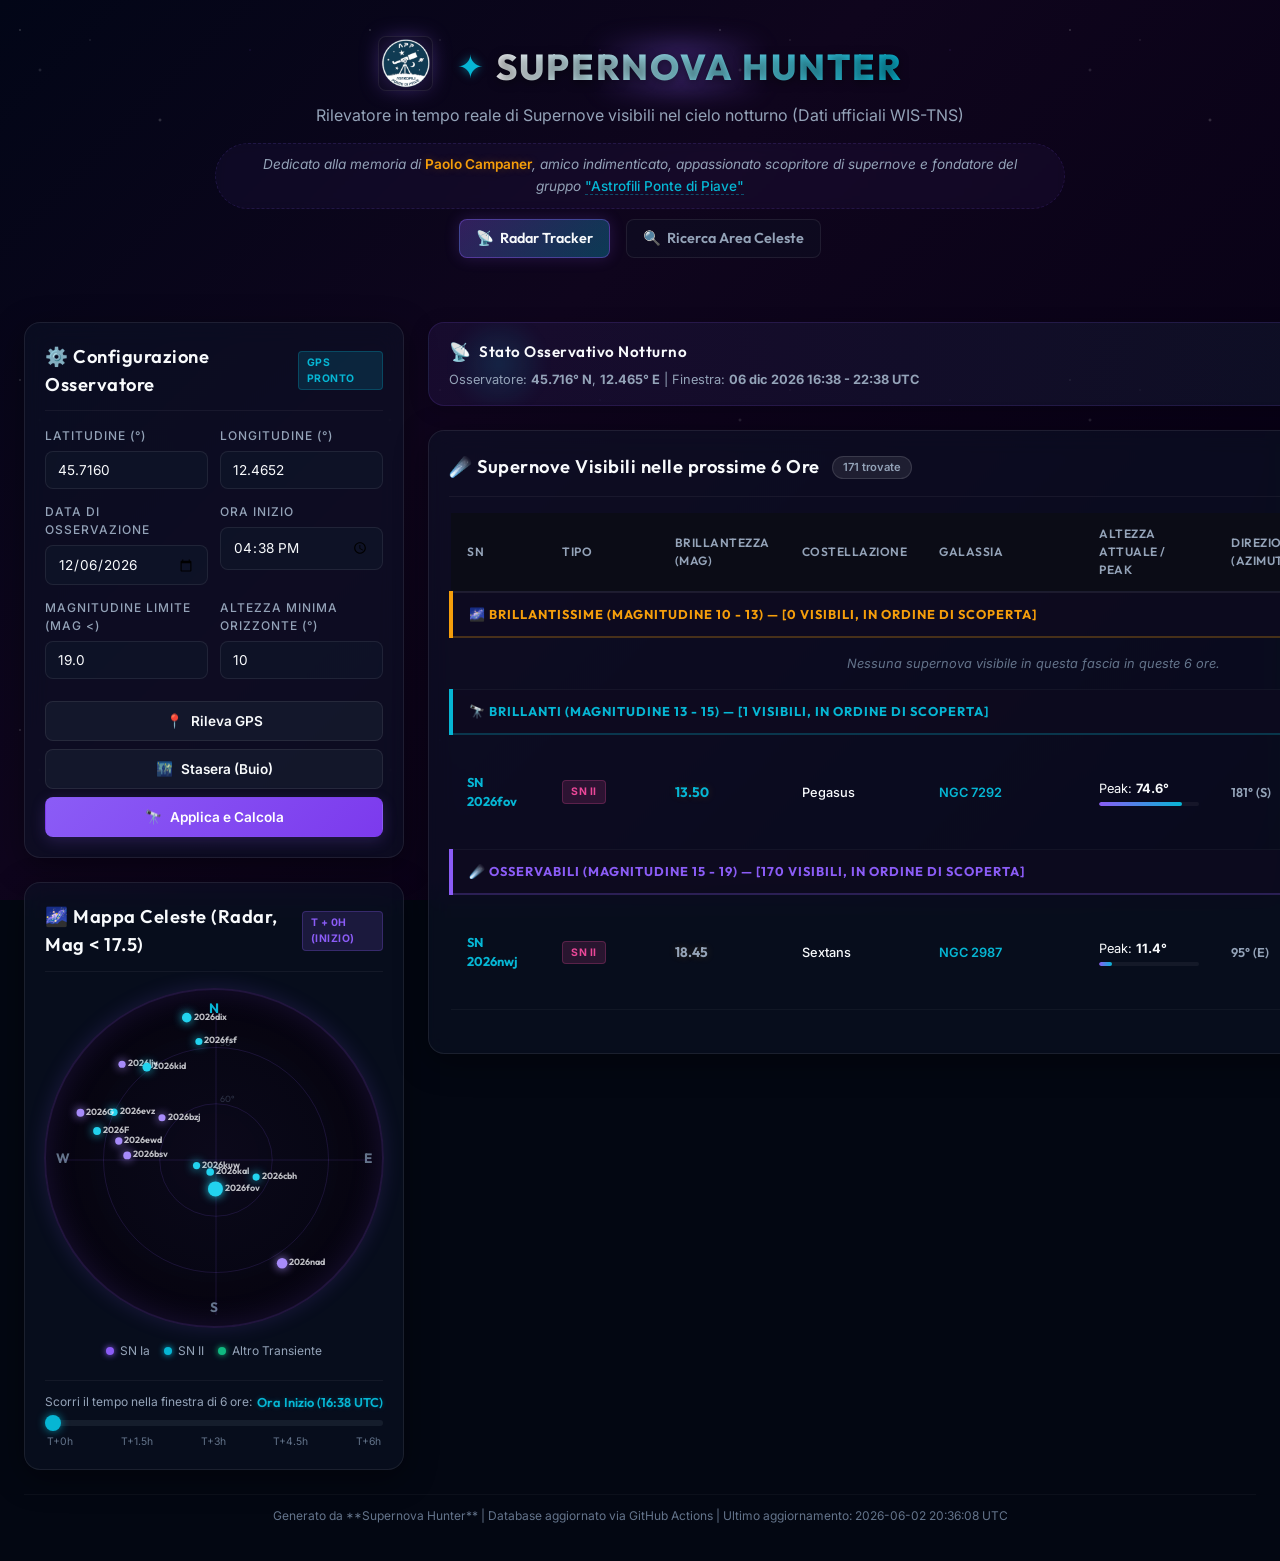
==== index.html @ 27442ed9 "Initial commit (Clean slate)" ====
<!DOCTYPE html>
<html lang="it">
<head>
    <meta charset="UTF-8">
    <meta name="viewport" content="width=device-width, initial-scale=1.0">
    <title>Supernova Hunter - Real-time Sky Visibility Tracker</title>
    
    <!-- Google Fonts -->
    <link rel="preconnect" href="https://fonts.googleapis.com">
    <link rel="preconnect" href="https://fonts.gstatic.com" crossorigin>
    <link href="https://fonts.googleapis.com/css2?family=Inter:wght@300;400;500;600;700&family=Outfit:wght@300;400;500;600;700;800&display=swap" rel="stylesheet">
    
    <!-- Styling -->
    <link rel="stylesheet" href="style.css">
</head>
<body>
    <div class="cosmos-bg"></div>
    <div class="stars-overlay"></div>

    <div class="app-container">
        <!-- Header -->
        <header class="app-header">
            <div class="header-logo-container">
                <a href="https://www.astrofilipontedipiave.it" target="_blank" class="brand-logo-link">
                    <img src="LogoAstrofili.png" alt="Logo Astrofili Ponte di Piave" class="brand-logo-img">
                </a>
                <div class="header-logo">
                    <div class="logo-glow"></div>
                    <span class="logo-icon">✦</span>
                    <h1>SUPERNOVA HUNTER</h1>
                </div>
            </div>
            <p class="header-subtitle">Rilevatore in tempo reale di Supernove visibili nel cielo notturno (Dati ufficiali WIS-TNS)</p>
            <div class="header-dedication">
                Dedicato alla memoria di <strong class="dedication-highlight">Paolo Campaner</strong>, amico indimenticato, appassionato scopritore di supernove e fondatore del gruppo <a href="https://www.astrofilipontedipiave.it" target="_blank" class="dedication-link">"Astrofili Ponte di Piave"</a>
            </div>
            <!-- Navigation Menu -->
            <nav class="nav-menu">
                <a href="index.html" class="nav-item active">
                    <span>📡</span> Radar Tracker
                </a>
                <a href="search.html" class="nav-item">
                    <span>🔍</span> Ricerca Area Celeste
                </a>
            </nav>
        </header>

        <!-- Main Layout Grid -->
        <main class="app-grid">
            
            <!-- Left Column: Controls & Celestial Radar -->
            <section class="grid-left">
                
                <!-- Configuration Palette (Pannello Configurazione) -->
                <div class="card glass-card config-panel" id="configPanel">
                    <div class="card-header">
                        <h2>⚙️ Configurazione Osservatore</h2>
                        <span class="badge badge-info" id="gpsStatus">GPS Pronto</span>
                    </div>
                    <form id="configForm" class="config-form">
                        <div class="form-row">
                            <div class="form-group">
                                <label for="lat">Latitudine (°)</label>
                                <input type="number" id="lat" step="0.0001" min="-90" max="90" required placeholder="es. 45.464">
                            </div>
                            <div class="form-group">
                                <label for="lon">Longitudine (°)</label>
                                <input type="number" id="lon" step="0.0001" min="-180" max="180" required placeholder="es. 9.189">
                            </div>
                        </div>
                        <div class="form-row">
                            <div class="form-group">
                                <label for="obsDate">Data di Osservazione</label>
                                <input type="date" id="obsDate" required>
                            </div>
                            <div class="form-group">
                                <label for="obsTime">Ora Inizio</label>
                                <input type="time" id="obsTime" required>
                            </div>
                        </div>
                        <div class="form-row">
                            <div class="form-group">
                                <label for="maxMag">Magnitudine Limite (Mag <)</label>
                                <input type="number" id="maxMag" step="0.1" min="1" max="25" value="19.0" required>
                            </div>
                            <div class="form-group">
                                <label for="minAlt">Altezza Minima Orizzonte (°)</label>
                                <input type="number" id="minAlt" step="1" min="0" max="90" value="10" required>
                            </div>
                        </div>
                        <div class="form-buttons">
                            <button type="button" id="btnGps" class="btn btn-secondary">
                                <span class="icon">📍</span> Rileva GPS
                            </button>
                            <button type="button" id="btnTonight" class="btn btn-secondary">
                                <span class="icon">🌃</span> Stasera (Buio)
                            </button>
                            <button type="submit" id="btnApply" class="btn btn-primary">
                                <span class="icon">🔭</span> Applica e Calcola
                            </button>
                        </div>
                    </form>
                </div>

                <!-- Celestial Sky Map (Radar Celeste) -->
                <div class="card glass-card radar-card">
                    <div class="card-header">
                        <h2>🌌 Mappa Celeste (Radar, Mag &lt; 17.5)</h2>
                        <span class="badge badge-purple" id="radarTimeLabel">T + 0h (Inizio)</span>
                    </div>
                    <div class="radar-container">
                        <div class="radar-compass">
                            <span class="compass-label north">N</span>
                            <span class="compass-label east">E</span>
                            <span class="compass-label south">S</span>
                            <span class="compass-label west">W</span>
                            <canvas id="skyRadar" width="340" height="340"></canvas>
                        </div>
                        
                        <!-- Radar Legend -->
                        <div class="radar-legend">
                            <div class="legend-item"><span class="dot sn-type-ia"></span> SN Ia</div>
                            <div class="legend-item"><span class="dot sn-type-ii"></span> SN II</div>
                            <div class="legend-item"><span class="dot sn-type-other"></span> Altro Transiente</div>
                        </div>
                    </div>
                    
                    <!-- Time Scrubbing Slider -->
                    <div class="time-scrubber">
                        <div class="slider-header">
                            <label for="timeSlider">Scorri il tempo nella finestra di 6 ore:</label>
                            <span id="sliderValue" class="slider-val">Ora Inizio (T + 0h)</span>
                        </div>
                        <input type="range" id="timeSlider" min="0" max="6" step="0.25" value="0">
                        <div class="slider-ticks">
                            <span>T+0h</span>
                            <span>T+1.5h</span>
                            <span>T+3h</span>
                            <span>T+4.5h</span>
                            <span>T+6h</span>
                        </div>
                    </div>
                </div>

            </section>
            
            <!-- Right Column: Results & Tables -->
            <section class="grid-right">
                
                <!-- Live Info Banner -->
                <div class="info-banner" id="infoBanner">
                    <div class="banner-glow"></div>
                    <div class="banner-content">
                        <div class="banner-title-group">
                            <span class="pulse-icon">📡</span>
                            <h3>Stato Osservativo Notturno</h3>
                        </div>
                        <p id="obsSummaryText">Caricamento delle coordinate dell'osservatore in corso...</p>
                    </div>
                </div>

                <!-- Supernovae Results List -->
                <div class="card glass-card results-card">
                    <div class="card-header">
                        <div class="header-title-wrapper">
                            <h2>☄️ Supernove Visibili nelle prossime 6 Ore</h2>
                            <span class="count-badge" id="resultsCount">0 trovate</span>
                        </div>
                        <div class="search-box">
                            <input type="text" id="tableSearch" placeholder="Cerca per SN, costellazione, tipo...">
                        </div>
                    </div>
                    
                    <!-- Results Table Wrapper -->
                    <div class="table-wrapper">
                        <table class="supernovae-table" id="snTable">
                            <thead>
                                <tr>
                                    <th>SN</th>
                                    <th>Tipo</th>
                                    <th>Brillantezza (Mag)</th>
                                    <th>Costellazione</th>
                                    <th>Galassia</th>
                                    <th>Altezza Attuale / Peak</th>
                                    <th>Direzione (Azimut)</th>
                                    <th>Dati Fisici (RA/Dec)</th>
                                    <th>Scopritore</th>
                                    <th>Scoperta</th>
                                </tr>
                            </thead>
                            <tbody id="snTableBody">
                                <!-- Dynamic Content -->
                                <tr>
                                    <td colspan="10" class="table-placeholder">
                                        <div class="loader"></div>
                                        <p>Caricamento del catalogo in corso...</p>
                                    </td>
                                </tr>
                            </tbody>
                        </table>
                    </div>
                </div>

            </section>
            
        </main>
        
        <!-- Footer -->
        <footer class="app-footer-bar">
            <p>Generato da **Supernova Hunter** | Database aggiornato via GitHub Actions | <span id="lastUpdateText">Ultimo aggiornamento: in caricamento...</span></p>
        </footer>
    </div>

    <!-- Detailed Overlay Modal -->
    <div class="modal-overlay" id="detailModal">
        <div class="modal-content glass-card">
            <button class="modal-close" id="modalClose">×</button>
            <div class="modal-header">
                <h2 id="modalSnName">SN 2026xyz</h2>
                <span class="badge" id="modalSnType">SN Ia</span>
            </div>
            <div class="modal-body">
                <div class="modal-info-grid">
                    <div class="info-block">
                        <span class="label">Costellazione</span>
                        <span class="value" id="modalConstellation">Ursa Major</span>
                    </div>
                    <div class="info-block">
                        <span class="label">Magnitudine Scoperta</span>
                        <span class="value" id="modalMag">16.5</span>
                    </div>
                    <div class="info-block">
                        <span class="label">Filtro Rilevazione</span>
                        <span class="value" id="modalFilter">Clear (g-ZTF)</span>
                    </div>
                    <div class="info-block">
                        <span class="label">Redshift (z)</span>
                        <span class="value" id="modalRedshift">0.015</span>
                    </div>
                    <div class="info-block">
                        <span class="label">Ascensione Retta</span>
                        <span class="value" id="modalRa">12h 34m 56s (188.74°)</span>
                    </div>
                    <div class="info-block">
                        <span class="label">Declinazione</span>
                        <span class="value" id="modalDec">+16° 28' 14" (16.47°)</span>
                    </div>
                    <div class="info-block">
                        <span class="label">Gruppo Scopritore</span>
                        <span class="value" id="modalGroup">ATLAS collaboration</span>
                    </div>
                    <div class="info-block">
                        <span class="label">Data di Rilevazione</span>
                        <span class="value" id="modalDate">2026-05-18 09:31:51</span>
                    </div>
                </div>
                
                <!-- Visibility Timeline inside Modal -->
                <div class="modal-visibility-tracker">
                    <h3>📈 Finestra Visibilità (Prossime 6 Ore)</h3>
                    <div class="visibility-timeline" id="modalTimeline">
                        <!-- Populated by JS -->
                    </div>
                </div>
            </div>

            <div class="modal-footer">
                <a href="#" target="_blank" id="btnTnsLink" class="btn btn-primary">Apri scheda su WIS-TNS</a>
                <a href="#" target="_blank" id="btnAladinLink" class="btn btn-secondary" style="background: rgba(34, 211, 238, 0.2); border: 1px solid var(--neon-cyan); color: var(--neon-cyan); text-shadow: 0 0 5px var(--neon-cyan); font-weight: 600;">🌌 Aladin Lite</a>
                <button type="button" class="btn btn-secondary" id="btnModalClose">Chiudi</button>
            </div>
        </div>
    </div>

    <!-- Scripts -->
    <script src="app.js"></script>
</body>
</html>
---- style.css ----
/* ==========================================================================
   SUPERNOVA HUNTER - PREMIUM COSMIC DESIGN SYSTEM
   ========================================================================== */

/* Design Tokens & Theme Variables */
:root {
    --bg-dark: #030712;
    --bg-deep: #090314;
    --glass-bg: rgba(15, 23, 42, 0.45);
    --glass-bg-hover: rgba(30, 41, 59, 0.55);
    --glass-border: rgba(255, 255, 255, 0.08);
    --glass-border-focus: rgba(139, 92, 246, 0.4);
    
    /* Neon Colors */
    --neon-cyan: #06b6d4;
    --neon-purple: #8b5cf6;
    --neon-pink: #ec4899;
    --neon-gold: #f59e0b;
    --neon-green: #10b981;
    --neon-red: #ef4444;
    
    /* Text Colors */
    --text-primary: #f8fafc;
    --text-secondary: #94a3b8;
    --text-muted: #64748b;
    
    /* Layout & Utilities */
    --font-display: 'Outfit', 'Inter', -apple-system, BlinkMacSystemFont, sans-serif;
    --font-sans: 'Inter', -apple-system, BlinkMacSystemFont, sans-serif;
    --border-radius: 16px;
    --transition: all 0.25s cubic-bezier(0.4, 0, 0.2, 1);
    --shadow-glow: 0 0 20px rgba(139, 92, 246, 0.15);
}

/* Reset & Base Styles */
* {
    margin: 0;
    padding: 0;
    box-sizing: border-box;
}

body {
    background-color: var(--bg-dark);
    color: var(--text-primary);
    font-family: var(--font-sans);
    line-height: 1.5;
    overflow-x: hidden;
}

/* Dynamic Cosmic Backgrounds */
.cosmos-bg {
    position: fixed;
    top: 0;
    left: 0;
    width: 100vw;
    height: 100vh;
    background: linear-gradient(135deg, #020617 0%, #0f051d 40%, #050012 100%);
    z-index: -2;
}

.stars-overlay {
    position: fixed;
    top: 0;
    left: 0;
    width: 100vw;
    height: 100vh;
    background-image: 
        radial-gradient(1.5px 1.5px at 20px 30px, #ffffff, rgba(0,0,0,0)),
        radial-gradient(2px 2px at 40px 70px, rgba(255,255,255,0.7), rgba(0,0,0,0)),
        radial-gradient(1px 1px at 90px 40px, rgba(255,255,255,0.9), rgba(0,0,0,0)),
        radial-gradient(2px 2px at 160px 120px, #ffffff, rgba(0,0,0,0)),
        radial-gradient(1.5px 1.5px at 250px 50px, rgba(139,92,246,0.6), rgba(0,0,0,0));
    background-repeat: repeat;
    background-size: 350px 350px;
    opacity: 0.25;
    z-index: -1;
    animation: slow-pan 120s linear infinite;
}

@keyframes slow-pan {
    from { background-position: 0 0; }
    to { background-position: 350px 700px; }
}

/* Scrollbar styling */
::-webkit-scrollbar {
    width: 8px;
    height: 8px;
}
::-webkit-scrollbar-track {
    background: rgba(15, 23, 42, 0.15);
}
::-webkit-scrollbar-thumb {
    background: rgba(255, 255, 255, 0.1);
    border-radius: 4px;
}
::-webkit-scrollbar-thumb:hover {
    background: rgba(255, 255, 255, 0.2);
}

/* App Container */
.app-container {
    display: flex;
    flex-direction: column;
    min-height: 100vh;
    padding: 24px;
    max-width: 1600px;
    margin: 0 auto;
    gap: 24px;
}

/* Header Styles */
.app-header {
    text-align: center;
    padding: 12px 0;
    margin-bottom: 8px;
}

.header-logo-container {
    display: flex;
    align-items: center;
    justify-content: center;
    gap: 24px;
    flex-wrap: wrap;
}

.brand-logo-link {
    display: inline-block;
    filter: drop-shadow(0 0 10px rgba(139, 92, 246, 0.4));
    transition: transform 0.3s ease, filter 0.3s ease;
}

.brand-logo-link:hover {
    transform: scale(1.06);
    filter: drop-shadow(0 0 15px rgba(6, 182, 212, 0.7));
}

.brand-logo-img {
    height: 55px;
    border-radius: 8px;
    border: 1px solid rgba(255, 255, 255, 0.08);
    background: rgba(12, 8, 24, 0.4);
    padding: 2px;
}

.header-logo {
    position: relative;
    display: inline-flex;
    align-items: center;
    justify-content: center;
    gap: 12px;
}

.logo-glow {
    position: absolute;
    width: 250px;
    height: 60px;
    background: radial-gradient(circle, rgba(139,92,246,0.3) 0%, rgba(0,0,0,0) 70%);
    filter: blur(10px);
    z-index: -1;
}

.logo-icon {
    font-size: 2rem;
    color: var(--neon-cyan);
    text-shadow: 0 0 10px rgba(6,182,212,0.6);
    animation: pulse-glow 3s infinite ease-in-out;
}

.app-header h1 {
    font-family: var(--font-display);
    font-weight: 800;
    font-size: 2.25rem;
    letter-spacing: 2px;
    background: linear-gradient(to right, var(--text-primary), var(--neon-cyan));
    -webkit-background-clip: text;
    -webkit-text-fill-color: transparent;
    text-shadow: 0 2px 10px rgba(0,0,0,0.5);
}

.header-subtitle {
    color: var(--text-secondary);
    font-size: 1rem;
    margin-top: 6px;
    font-weight: 400;
}

/* Grid Layout */
.app-grid {
    display: grid;
    grid-template-columns: 380px 1fr;
    gap: 24px;
    align-items: start;
}

@media (max-width: 1100px) {
    .app-grid {
        grid-template-columns: 1fr;
    }
}

.grid-left, .grid-right {
    display: flex;
    flex-direction: column;
    gap: 24px;
}

/* Cards (Glassmorphism design) */
.card {
    background: var(--glass-bg);
    border: 1px solid var(--glass-border);
    border-radius: var(--border-radius);
    padding: 20px;
    box-shadow: 0 8px 32px 0 rgba(0, 0, 0, 0.4);
    backdrop-filter: blur(12px);
    -webkit-backdrop-filter: blur(12px);
    transition: var(--transition);
}

.card:hover {
    border-color: rgba(255, 255, 255, 0.12);
}

.card-header {
    display: flex;
    justify-content: space-between;
    align-items: center;
    margin-bottom: 16px;
    padding-bottom: 12px;
    border-bottom: 1px solid rgba(255, 255, 255, 0.05);
}

.card-header h2 {
    font-family: var(--font-display);
    font-size: 1.15rem;
    font-weight: 600;
    letter-spacing: 0.5px;
    color: var(--text-primary);
}

/* Configuration Panel Controls */
.config-form {
    display: flex;
    flex-direction: column;
    gap: 14px;
}

.form-row {
    display: grid;
    grid-template-columns: 1fr 1fr;
    gap: 12px;
}

.form-group {
    display: flex;
    flex-direction: column;
    gap: 6px;
}

.form-group label {
    font-size: 0.75rem;
    font-weight: 500;
    text-transform: uppercase;
    letter-spacing: 1px;
    color: var(--text-secondary);
}

.form-group input {
    background: rgba(15, 23, 42, 0.6);
    border: 1px solid var(--glass-border);
    border-radius: 8px;
    padding: 10px 12px;
    color: var(--text-primary);
    font-family: var(--font-sans);
    font-size: 0.85rem;
    transition: var(--transition);
}

.form-group input:focus {
    outline: none;
    border-color: var(--neon-purple);
    box-shadow: 0 0 10px rgba(139, 92, 246, 0.15);
}

.form-buttons {
    display: flex;
    flex-direction: column;
    gap: 8px;
    margin-top: 8px;
}

/* Custom Buttons */
.btn {
    display: inline-flex;
    align-items: center;
    justify-content: center;
    gap: 8px;
    padding: 11px 16px;
    font-family: var(--font-sans);
    font-size: 0.85rem;
    font-weight: 600;
    border-radius: 8px;
    cursor: pointer;
    transition: var(--transition);
    border: 1px solid transparent;
}

.btn-primary {
    background: linear-gradient(135deg, var(--neon-purple) 0%, #7c3aed 100%);
    color: white;
    box-shadow: 0 4px 15px rgba(139, 92, 246, 0.2);
}

.btn-primary:hover {
    transform: translateY(-1px);
    box-shadow: 0 6px 20px rgba(139, 92, 246, 0.35);
    background: linear-gradient(135deg, #9333ea 0%, #6d28d9 100%);
}

.btn-secondary {
    background: rgba(30, 41, 59, 0.4);
    border: 1px solid var(--glass-border);
    color: var(--text-primary);
}

.btn-secondary:hover {
    background: rgba(51, 65, 85, 0.5);
    border-color: rgba(255, 255, 255, 0.2);
}

/* Radar Celeste */
.radar-container {
    display: flex;
    flex-direction: column;
    align-items: center;
    justify-content: center;
    margin: 10px 0 20px 0;
}

.radar-compass {
    position: relative;
    width: 340px;
    height: 340px;
    background: radial-gradient(circle, rgba(13, 10, 28, 0.8) 0%, rgba(6, 4, 15, 0.95) 75%, #020108 100%);
    border: 2px solid rgba(139, 92, 246, 0.2);
    border-radius: 50%;
    box-shadow: inset 0 0 30px rgba(139, 92, 246, 0.15), var(--shadow-glow);
}

.compass-label {
    position: absolute;
    font-family: var(--font-display);
    font-size: 0.85rem;
    font-weight: 700;
    color: var(--text-muted);
}

.compass-label.north { top: 8px; left: 50%; transform: translateX(-50%); color: var(--neon-cyan); }
.compass-label.east  { right: 10px; top: 50%; transform: translateY(-50%); }
.compass-label.south { bottom: 8px; left: 50%; transform: translateX(-50%); }
.compass-label.west  { left: 10px; top: 50%; transform: translateY(-50%); }

#skyRadar {
    position: absolute;
    top: 0;
    left: 0;
    border-radius: 50%;
    pointer-events: auto;
}

.radar-legend {
    display: flex;
    justify-content: center;
    gap: 14px;
    margin-top: 14px;
    font-size: 0.75rem;
    color: var(--text-secondary);
}

.radar-legend .legend-item {
    display: flex;
    align-items: center;
    gap: 6px;
}

.radar-legend .dot {
    display: inline-block;
    width: 8px;
    height: 8px;
    border-radius: 50%;
}

.sn-type-ia { background-color: var(--neon-purple); box-shadow: 0 0 6px var(--neon-purple); }
.sn-type-ii { background-color: var(--neon-cyan); box-shadow: 0 0 6px var(--neon-cyan); }
.sn-type-other { background-color: var(--neon-green); box-shadow: 0 0 6px var(--neon-green); }

/* Time Slider Scrubber */
.time-scrubber {
    display: flex;
    flex-direction: column;
    gap: 8px;
    padding-top: 12px;
    border-top: 1px solid rgba(255, 255, 255, 0.05);
}

.slider-header {
    display: flex;
    justify-content: space-between;
    align-items: center;
}

.slider-header label {
    font-size: 0.75rem;
    color: var(--text-secondary);
}

.slider-val {
    font-family: var(--font-display);
    font-size: 0.8rem;
    font-weight: 600;
    color: var(--neon-cyan);
    text-shadow: 0 0 5px rgba(6, 182, 212, 0.3);
}

input[type="range"] {
    -webkit-appearance: none;
    width: 100%;
    height: 6px;
    border-radius: 3px;
    background: rgba(148, 163, 184, 0.1);
    outline: none;
}

input[type="range"]::-webkit-slider-thumb {
    -webkit-appearance: none;
    appearance: none;
    width: 16px;
    height: 16px;
    border-radius: 50%;
    background: var(--neon-cyan);
    cursor: pointer;
    box-shadow: 0 0 8px rgba(6, 182, 212, 0.7);
    transition: transform 0.1s;
}

input[type="range"]::-webkit-slider-thumb:hover {
    transform: scale(1.2);
}

.slider-ticks {
    display: flex;
    justify-content: space-between;
    font-size: 0.65rem;
    color: var(--text-muted);
    padding: 0 2px;
}

/* Info Banner */
.info-banner {
    position: relative;
    background: linear-gradient(90deg, rgba(30, 16, 58, 0.6) 0%, rgba(13, 27, 42, 0.6) 100%);
    border: 1px solid rgba(139, 92, 246, 0.15);
    border-radius: var(--border-radius);
    padding: 16px 20px;
    display: flex;
    align-items: center;
    box-shadow: 0 4px 20px rgba(0, 0, 0, 0.2);
    overflow: hidden;
}

.banner-glow {
    position: absolute;
    top: 50%;
    left: 20px;
    transform: translateY(-50%);
    width: 100px;
    height: 100px;
    background: radial-gradient(circle, rgba(6, 182, 212, 0.15) 0%, rgba(0, 0, 0, 0) 70%);
    filter: blur(5px);
    z-index: 1;
}

.banner-content {
    position: relative;
    z-index: 2;
    display: flex;
    flex-direction: column;
    gap: 4px;
}

.banner-title-group {
    display: flex;
    align-items: center;
    gap: 8px;
}

.pulse-icon {
    font-size: 1.1rem;
    animation: gentle-bounce 2s infinite ease-in-out;
}

.banner-content h3 {
    font-family: var(--font-display);
    font-size: 0.95rem;
    font-weight: 600;
    color: var(--text-primary);
    letter-spacing: 0.5px;
}

.banner-content p {
    font-size: 0.8rem;
    color: var(--text-secondary);
}

.banner-warning {
    border-color: rgba(239, 68, 68, 0.25);
    background: linear-gradient(90deg, rgba(69, 10, 10, 0.6) 0%, rgba(15, 23, 42, 0.6) 100%);
}

.banner-warning h3 {
    color: var(--neon-red);
}

@keyframes gentle-bounce {
    0%, 100% { transform: translateY(0); }
    50% { transform: translateY(-4px); }
}

/* Badges */
.badge {
    display: inline-flex;
    align-items: center;
    padding: 3px 8px;
    border-radius: 4px;
    font-size: 0.65rem;
    font-weight: 700;
    text-transform: uppercase;
    letter-spacing: 0.5px;
}

.badge-info { background: rgba(6, 182, 212, 0.15); border: 1px solid rgba(6, 182, 212, 0.25); color: var(--neon-cyan); }
.badge-purple { background: rgba(139, 92, 246, 0.15); border: 1px solid rgba(139, 92, 246, 0.25); color: var(--neon-purple); }
.badge-pink { background: rgba(236, 72, 153, 0.15); border: 1px solid rgba(236, 72, 153, 0.25); color: var(--neon-pink); }
.badge-gold { background: rgba(245, 158, 11, 0.15); border: 1px solid rgba(245, 158, 11, 0.25); color: var(--neon-gold); }
.badge-green { background: rgba(16, 185, 129, 0.15); border: 1px solid rgba(16, 185, 129, 0.25); color: var(--neon-green); }

/* Results Grid Header count badge */
.header-title-wrapper {
    display: flex;
    align-items: center;
    gap: 12px;
}

.count-badge {
    background: rgba(255, 255, 255, 0.08);
    border: 1px solid rgba(255, 255, 255, 0.12);
    border-radius: 99px;
    padding: 2px 10px;
    font-size: 0.7rem;
    font-weight: 600;
    color: var(--text-secondary);
}

.search-box input {
    background: rgba(15, 23, 42, 0.4);
    border: 1px solid var(--glass-border);
    border-radius: 8px;
    padding: 8px 12px;
    font-size: 0.8rem;
    color: var(--text-primary);
    width: 220px;
    transition: var(--transition);
}

.search-box input:focus {
    width: 260px;
    outline: none;
    border-color: var(--neon-cyan);
}

/* Supernovae Table */
.results-card {
    display: flex;
    flex-direction: column;
    max-height: 700px;
}

.table-wrapper {
    overflow-x: auto;
    overflow-y: auto;
    max-height: 520px;
}

.supernovae-table {
    width: 100%;
    border-collapse: collapse;
    font-size: 0.8rem;
    text-align: left;
}

.supernovae-table th {
    font-family: var(--font-display);
    font-weight: 600;
    font-size: 0.75rem;
    text-transform: uppercase;
    letter-spacing: 0.5px;
    color: var(--text-secondary);
    padding: 12px 16px;
    position: sticky;
    top: 0;
    background: #0b0c16; /* solid header so scrolling doesn't overlap text */
    border-bottom: 2px solid rgba(255, 255, 255, 0.07);
    z-index: 10;
}

.supernovae-table td {
    padding: 12px 16px;
    border-bottom: 1px solid rgba(255, 255, 255, 0.04);
    vertical-align: middle;
    color: var(--text-primary);
}

.supernovae-table tbody tr {
    transition: var(--transition);
    cursor: pointer;
}

.supernovae-table tbody tr:hover {
    background: var(--glass-bg-hover);
}

/* Custom SN cells */
.sn-name-cell {
    font-family: var(--font-display);
    font-weight: 700;
    color: var(--neon-cyan);
    display: flex;
    flex-direction: column;
    gap: 3px;
}

.sn-sub-type {
    font-family: var(--font-sans);
    font-size: 0.65rem;
    color: var(--text-muted);
}

.sn-mag-cell {
    font-family: var(--font-display);
    font-weight: 700;
    font-size: 0.85rem;
    text-shadow: 0 0 8px rgba(245, 158, 11, 0.2);
}

.sn-constellation-cell {
    font-weight: 500;
}

.sn-altitude-cell {
    display: flex;
    flex-direction: column;
    gap: 4px;
}

.alt-progress-bg {
    width: 100px;
    height: 4px;
    background: rgba(255, 255, 255, 0.05);
    border-radius: 2px;
    overflow: hidden;
}

.alt-progress-bar {
    height: 100%;
    border-radius: 2px;
    background: linear-gradient(90deg, var(--neon-purple), var(--neon-cyan));
}

.sn-dir-cell {
    font-family: var(--font-display);
    font-weight: 600;
    color: var(--text-secondary);
}

.table-placeholder {
    text-align: center;
    padding: 60px 0 !important;
    color: var(--text-secondary);
}

.table-placeholder p {
    margin-top: 12px;
}

/* Loading animations */
.loader {
    width: 28px;
    height: 28px;
    border: 2px solid rgba(139, 92, 246, 0.15);
    border-radius: 50%;
    border-top-color: var(--neon-purple);
    display: inline-block;
    animation: rotate 1s linear infinite;
}

@keyframes rotate {
    to { transform: rotate(360deg); }
}

/* Modal Overlay (Detailed information overlay) */
.modal-overlay {
    position: fixed;
    top: 0;
    left: 0;
    width: 100%;
    height: 100%;
    background: rgba(2, 4, 12, 0.7);
    backdrop-filter: blur(8px);
    z-index: 9999;
    display: flex;
    align-items: center;
    justify-content: center;
    opacity: 0;
    pointer-events: none;
    transition: opacity 0.3s ease;
}

.modal-overlay.active {
    opacity: 1;
    pointer-events: auto;
}

.modal-content {
    width: 90%;
    max-width: 600px;
    max-height: 90vh;
    display: flex;
    flex-direction: column;
    overflow: hidden;
    background: #0c0818;
    border: 1px solid rgba(139, 92, 246, 0.2);
    border-radius: var(--border-radius);
    padding: 24px;
    box-shadow: 0 10px 40px rgba(0, 0, 0, 0.6), var(--shadow-glow);
    position: relative;
    transform: translateY(20px);
    transition: transform 0.3s ease;
}

.modal-overlay.active .modal-content {
    transform: translateY(0);
}

.modal-body {
    overflow-y: auto;
    flex-grow: 1;
    padding-right: 8px;
    margin-right: -4px;
}

/* Custom scrollbar for modal-body */
.modal-body::-webkit-scrollbar {
    width: 6px;
}

.modal-body::-webkit-scrollbar-track {
    background: rgba(255, 255, 255, 0.02);
    border-radius: 3px;
}

.modal-body::-webkit-scrollbar-thumb {
    background: rgba(139, 92, 246, 0.3);
    border-radius: 3px;
}

.modal-body::-webkit-scrollbar-thumb:hover {
    background: rgba(139, 92, 246, 0.6);
}

.modal-close {
    position: absolute;
    top: 16px;
    right: 18px;
    background: none;
    border: none;
    color: var(--text-muted);
    font-size: 1.75rem;
    cursor: pointer;
    transition: var(--transition);
}

.modal-close:hover {
    color: var(--neon-pink);
}

.modal-header {
    display: flex;
    align-items: center;
    gap: 12px;
    margin-bottom: 20px;
    padding-bottom: 12px;
    border-bottom: 1px solid rgba(255, 255, 255, 0.05);
}

.modal-header h2 {
    font-family: var(--font-display);
    font-size: 1.45rem;
    font-weight: 700;
    color: var(--neon-cyan);
}

.modal-info-grid {
    display: grid;
    grid-template-columns: 1fr 1fr;
    gap: 14px;
    margin-bottom: 24px;
}

.info-block {
    display: flex;
    flex-direction: column;
    gap: 4px;
}

.info-block .label {
    font-size: 0.65rem;
    font-weight: 600;
    text-transform: uppercase;
    letter-spacing: 0.5px;
    color: var(--text-muted);
}

.info-block .value {
    font-size: 0.85rem;
    color: var(--text-primary);
    font-weight: 500;
}

/* Timeline of visibility inside Modal */
.modal-visibility-tracker {
    background: rgba(2, 4, 12, 0.5);
    border: 1px solid rgba(255, 255, 255, 0.04);
    border-radius: 8px;
    padding: 14px;
    margin-bottom: 20px;
}

.modal-visibility-tracker h3 {
    font-family: var(--font-display);
    font-size: 0.85rem;
    font-weight: 600;
    margin-bottom: 12px;
    color: var(--text-secondary);
}

.visibility-timeline {
    display: flex;
    flex-direction: column;
    gap: 8px;
}

.timeline-row {
    display: grid;
    grid-template-columns: 80px 1fr 100px;
    align-items: center;
    font-size: 0.75rem;
}

.timeline-time {
    font-family: var(--font-display);
    font-weight: 600;
    color: var(--neon-cyan);
}

.timeline-bar-wrapper {
    background: rgba(255, 255, 255, 0.03);
    height: 8px;
    border-radius: 4px;
    position: relative;
}

.timeline-bar-visible {
    background: linear-gradient(90deg, var(--neon-purple), var(--neon-cyan));
    height: 100%;
    border-radius: 4px;
}

.timeline-status {
    text-align: right;
    font-weight: 600;
}

.modal-footer {
    display: flex;
    justify-content: flex-end;
    flex-wrap: wrap;
    gap: 10px;
    padding-top: 14px;
    border-top: 1px solid rgba(255, 255, 255, 0.05);
    flex-shrink: 0;
}

/* Footer Bar */
.app-footer-bar {
    text-align: center;
    padding: 12px 0;
    font-size: 0.75rem;
    color: var(--text-muted);
    border-top: 1px solid rgba(255, 255, 255, 0.04);
}

.app-footer-bar p {
    font-weight: 400;
}

.app-footer-bar p strong {
    color: var(--text-secondary);
}

/* Animations */
@keyframes pulse-glow {
    0%, 100% { opacity: 0.8; transform: scale(1); }
    50% { opacity: 1; transform: scale(1.15); }
}

/* Table Group Separators */
.table-group-header {
    background: rgba(15, 10, 30, 0.6) !important;
    cursor: default !important;
}

.table-group-header:hover {
    background: rgba(15, 10, 30, 0.6) !important;
}

.table-group-header td {
    font-family: var(--font-display);
    font-weight: 700;
    font-size: 0.8rem;
    letter-spacing: 1px;
    text-transform: uppercase;
    padding: 12px 16px !important;
    border-bottom: 2px solid rgba(255, 255, 255, 0.08) !important;
}

.group-brightest-header {
    border-left: 4px solid var(--neon-gold);
}
.group-brightest-header td {
    color: var(--neon-gold) !important;
    border-bottom-color: rgba(245, 158, 11, 0.25) !important;
}

.group-bright-header {
    border-left: 4px solid var(--neon-cyan);
}
.group-bright-header td {
    color: var(--neon-cyan) !important;
    border-bottom-color: rgba(6, 182, 212, 0.25) !important;
}

.group-observable-header {
    border-left: 4px solid var(--neon-purple);
}
.group-observable-header td {
    color: var(--neon-purple) !important;
    border-bottom-color: rgba(139, 92, 246, 0.25) !important;
}

/* Dedica Speciale a Paolo Campaner */
.header-dedication {
    margin-top: 16px;
    padding: 10px 24px;
    display: inline-block;
    font-size: 0.85rem;
    font-style: italic;
    color: var(--text-secondary);
    background: rgba(139, 92, 246, 0.05);
    border: 1px dashed rgba(139, 92, 246, 0.15);
    border-radius: 99px;
    backdrop-filter: blur(4px);
    -webkit-backdrop-filter: blur(4px);
    max-width: 850px;
    line-height: 1.6;
    animation: fade-in-glow 1.5s ease-out;
}

.dedication-highlight {
    color: var(--neon-gold);
    font-weight: 600;
    text-shadow: 0 0 8px rgba(245, 158, 11, 0.25);
    font-style: normal;
}

.dedication-link {
    color: var(--neon-cyan);
    text-decoration: none;
    font-weight: 500;
    border-bottom: 1px dashed rgba(6, 182, 212, 0.4);
    transition: var(--transition);
    font-style: normal;
}

.dedication-link:hover {
    color: #22d3ee;
    text-shadow: 0 0 8px rgba(6, 182, 212, 0.5);
    border-bottom-color: var(--neon-cyan);
}

@keyframes fade-in-glow {
    from {
        opacity: 0;
        transform: translateY(5px);
    }
    to {
        opacity: 1;
        transform: translateY(0);
    }
}

/* ==========================================================================
   MOBILE RESPONSIVE OVERRIDES (SCREENS < 768px)
   ========================================================================== */
@media (max-width: 767px) {
    /* 1. App Padding */
    .app-container {
        padding: 12px;
        gap: 16px;
    }
    
    .app-header h1 {
        font-size: 1.8rem;
    }
    
    .header-dedication {
        padding: 8px 16px;
        font-size: 0.75rem;
        border-radius: 16px;
    }

    /* 2. Collapsible Observer Panel */
    .config-panel .card-header {
        cursor: pointer;
        user-select: none;
    }
    
    .config-panel .card-header h2 {
        display: flex;
        align-items: center;
        gap: 6px;
    }
    
    .config-panel .card-header h2::after {
        content: " ▲";
        font-size: 0.75rem;
        color: var(--neon-cyan);
        transition: transform 0.25s ease;
        display: inline-block;
        margin-left: auto;
    }
    
    .config-panel .card-header.form-collapsed h2::after {
        content: " ▼";
        color: var(--text-muted);
    }
    
    .config-form {
        transition: max-height 0.3s ease-out, opacity 0.2s ease-out;
        max-height: 500px;
        opacity: 1;
        overflow: hidden;
    }
    
    .config-form.collapsed {
        max-height: 0;
        opacity: 0;
        pointer-events: none;
        margin: 0;
        padding: 0;
    }

    /* 3. Responsive Table-to-Card Grid Layout */
    .table-wrapper {
        max-height: none;
        overflow-x: hidden;
    }
    
    .supernovae-table {
        display: block;
        border: none;
    }
    
    .supernovae-table thead {
        display: none; /* Hide standard column headers */
    }
    
    .supernovae-table tbody {
        display: block;
        width: 100%;
    }
    
    /* Style each supernova row as a standalone card */
    .supernovae-table tbody tr {
        display: grid;
        grid-template-columns: 1.5fr 1fr 1fr;
        grid-gap: 8px 10px;
        padding: 14px 16px;
        margin-bottom: 12px;
        background: rgba(15, 23, 42, 0.35);
        border: 1px solid var(--glass-border);
        border-radius: 12px;
        align-items: center;
        cursor: pointer;
        -webkit-tap-highlight-color: transparent;
        position: relative;
    }
    
    .supernovae-table tbody tr:hover {
        background: var(--glass-bg-hover);
        border-color: rgba(139, 92, 246, 0.3);
        box-shadow: 0 0 12px rgba(139, 92, 246, 0.1);
    }
    
    .supernovae-table td {
        display: block !important;
        padding: 0 !important;
        border: none !important;
        background: none !important;
        width: auto !important;
        height: auto !important;
    }
    
    /* Row 1: Name, Type, Magnitude */
    .supernovae-table td:nth-child(1) { /* Name */
        grid-column: 1;
        grid-row: 1;
        font-size: 0.95rem;
    }
    
    .supernovae-table td:nth-child(2) { /* Type Badge */
        grid-column: 2;
        grid-row: 1;
        justify-self: start;
    }
    
    .supernovae-table td:nth-child(3) { /* Discovery Mag */
        grid-column: 3;
        grid-row: 1;
        justify-self: end;
        font-size: 0.95rem;
    }
    
    /* Row 2: Constellation and Host Galaxy */
    .supernovae-table td:nth-child(4) { /* Constellation */
        grid-column: 1;
        grid-row: 2;
        font-size: 0.75rem;
        color: var(--text-secondary);
        font-weight: 500;
    }
    
    .supernovae-table td:nth-child(5) { /* Host Galaxy */
        grid-column: 2 / span 2;
        grid-row: 2;
        font-size: 0.75rem;
        justify-self: end;
        text-align: right;
    }
    
    /* Row 3: Peak Alt Progress and Azimuth Direction */
    .supernovae-table td:nth-child(6) { /* Altitude Peak & Progress */
        grid-column: 1 / span 2;
        grid-row: 3;
        font-size: 0.75rem;
    }
    
    .supernovae-table td:nth-child(6) .sn-altitude-cell {
        flex-direction: row;
        align-items: center;
        gap: 8px;
    }
    
    .supernovae-table td:nth-child(6) .alt-progress-bg {
        width: 80px;
        margin-top: 1px;
    }
    
    .supernovae-table td:nth-child(7) { /* Azimuth Direction */
        grid-column: 3;
        grid-row: 3;
        font-size: 0.75rem;
        justify-self: end;
        text-align: right;
    }
    
    /* Hide detailed columns on mobile - fully detailed inside the modal instead */
    .supernovae-table td:nth-child(8), /* Coordinates (RA/Dec) */
    .supernovae-table td:nth-child(9), /* Reporting Group */
    .supernovae-table td:nth-child(10) { /* Discovery Date */
        display: none !important;
    }
    
    /* 4. Table Group Headers & Placeholder Rows */
    .supernovae-table tbody tr.table-group-header {
        display: block !important;
        margin: 20px 0 8px 0;
        padding: 8px 12px;
        background: rgba(15, 10, 30, 0.75) !important;
        border: 1px solid rgba(139, 92, 246, 0.15) !important;
        border-radius: 8px;
        cursor: default !important;
    }
    
    .supernovae-table tbody tr.table-group-header td {
        display: block !important;
        width: 100% !important;
        font-size: 0.75rem !important;
        font-weight: 700 !important;
        text-transform: uppercase !important;
        letter-spacing: 0.5px !important;
    }
    
    /* Loading and Empty Placeholders */
    .supernovae-table tbody tr:has(.table-placeholder) {
        display: block !important;
        border: none !important;
        background: none !important;
        cursor: default !important;
        padding: 40px 0 !important;
    }
    
    .supernovae-table tbody tr:has(.table-placeholder) td {
        display: block !important;
        text-align: center !important;
    }

    /* 5. Mobile Detail Modal Layout & Size Optimization */
    .modal-content {
        padding: 16px;
        width: 95%;
        max-height: 95vh;
    }
    
    .modal-header {
        margin-bottom: 14px;
        padding-bottom: 8px;
    }
    
    .modal-header h2 {
        font-size: 1.2rem;
    }
    
    .modal-info-grid {
        grid-template-columns: 1fr; /* Stack into a single column on mobile */
        gap: 10px;
        margin-bottom: 16px;
    }
    
    .info-block {
        flex-direction: row;
        justify-content: space-between;
        align-items: center;
        border-bottom: 1px solid rgba(255, 255, 255, 0.03);
        padding-bottom: 6px;
    }
    
    .info-block .label {
        font-size: 0.65rem;
        margin-bottom: 0;
    }
    
    .info-block .value {
        font-size: 0.8rem;
        text-align: right;
    }
    
    .modal-visibility-tracker {
        padding: 10px;
        margin-bottom: 14px;
    }
    
    .modal-visibility-tracker h3 {
        font-size: 0.8rem;
        margin-bottom: 8px;
    }
    
    .timeline-row {
        grid-template-columns: 55px 1fr 85px;
        font-size: 0.7rem;
    }
    
    /* Mobile Modal Buttons - stacked full-width for comfortable tapping */
    .modal-footer {
        flex-direction: column;
        align-items: stretch;
        gap: 8px;
        padding-top: 10px;
    }
    
    .modal-footer .btn {
        width: 100%;
        padding: 12px;
        font-size: 0.85rem;
    }
    
    /* Radar Size & Fluidity Optimization */
    .radar-compass {
        width: 100% !important;
        max-width: 280px !important;
        height: auto !important;
        aspect-ratio: 1 / 1 !important;
        margin: 0 auto !important;
    }
    
    #skyRadar {
        width: 100% !important;
        height: 100% !important;
    }
    
    .compass-label {
        font-size: 0.75rem;
    }
}

/* ==========================================================================
   CELESTIAL SEARCH PAGE ADDITIONS
   ========================================================================== */

.nav-menu {
    display: flex;
    justify-content: center;
    gap: 16px;
    margin-top: 10px;
    margin-bottom: 20px;
}

.nav-item {
    font-family: var(--font-display);
    font-size: 0.9rem;
    font-weight: 600;
    color: var(--text-secondary);
    text-decoration: none;
    padding: 8px 16px;
    border-radius: 8px;
    border: 1px solid var(--glass-border);
    background: rgba(15, 23, 42, 0.3);
    transition: var(--transition);
    display: inline-flex;
    align-items: center;
    gap: 6px;
}

.nav-item:hover {
    color: var(--neon-cyan);
    border-color: rgba(6, 182, 212, 0.4);
    background: rgba(6, 182, 212, 0.1);
    box-shadow: 0 0 10px rgba(6, 182, 212, 0.15);
}

.nav-item.active {
    color: var(--text-primary);
    background: linear-gradient(135deg, rgba(139, 92, 246, 0.3) 0%, rgba(6, 182, 212, 0.3) 100%);
    border-color: rgba(139, 92, 246, 0.4);
    box-shadow: 0 0 15px rgba(139, 92, 246, 0.2);
}

.search-container {
    position: relative;
    width: 100%;
}

.suggestions-list {
    position: absolute;
    top: calc(100% + 4px);
    left: 0;
    right: 0;
    background: rgba(9, 5, 22, 0.95);
    border: 1px solid var(--glass-border-focus);
    border-radius: 8px;
    max-height: 220px;
    overflow-y: auto;
    z-index: 1000;
    box-shadow: 0 10px 25px rgba(0, 0, 0, 0.7), var(--shadow-glow);
    padding: 6px 0;
}

.suggestion-item {
    padding: 8px 14px;
    font-size: 0.85rem;
    color: var(--text-primary);
    cursor: pointer;
    display: flex;
    justify-content: space-between;
    align-items: center;
    transition: var(--transition);
}

.suggestion-item:hover {
    background: rgba(139, 92, 246, 0.2);
    color: var(--neon-cyan);
}

.suggestion-item .type-tag {
    font-size: 0.65rem;
    color: var(--text-muted);
    font-weight: 600;
    text-transform: uppercase;
}

/* Coordinate Visualizer Mini-Map */
.coord-viz-card {
    display: flex;
    flex-direction: column;
    align-items: center;
    justify-content: center;
    padding: 16px;
}

.coord-canvas-container {
    position: relative;
    width: 100%;
    max-width: 300px;
    aspect-ratio: 1/1;
    margin: 10px auto;
    border-radius: 12px;
    border: 1px solid rgba(255,255,255,0.05);
    background: radial-gradient(circle, rgba(13, 8, 28, 0.6) 0%, rgba(3, 1, 8, 0.9) 100%);
    box-shadow: inset 0 0 20px rgba(0,0,0,0.8);
    overflow: hidden;
}

#coordVisualizer {
    width: 100%;
    height: 100%;
    display: block;
}

.badge-asteroid {
    background: rgba(245, 158, 11, 0.15);
    border: 1px solid rgba(245, 158, 11, 0.3);
    color: var(--neon-gold);
}

.btn-search {
    background: linear-gradient(135deg, var(--neon-cyan) 0%, #0891b2 100%);
    color: white;
    box-shadow: 0 4px 15px rgba(6, 182, 212, 0.2);
}

.btn-search:hover {
    transform: translateY(-1px);
    box-shadow: 0 6px 20px rgba(6, 182, 212, 0.4);
    background: linear-gradient(135deg, #06b6d4 0%, #0891b2 100%);
}

.radio-group-container {
    display: flex;
    background: rgba(15, 23, 42, 0.5);
    border: 1px solid var(--glass-border);
    border-radius: 8px;
    padding: 3px;
    gap: 2px;
}

.radio-btn-label {
    flex: 1;
    text-align: center;
    font-size: 0.75rem;
    font-weight: 600;
    padding: 6px;
    border-radius: 6px;
    color: var(--text-secondary);
    cursor: pointer;
    transition: var(--transition);
}

.radio-group-container input[type="radio"] {
    display: none;
}

.radio-group-container input[type="radio"]:checked + .radio-btn-label {
    background: linear-gradient(135deg, rgba(139, 92, 246, 0.4) 0%, rgba(6, 182, 212, 0.4) 100%);
    color: var(--text-primary);
    box-shadow: 0 2px 6px rgba(0, 0, 0, 0.15);
}

.asteroids-table-header {
    background: rgba(245, 158, 11, 0.05) !important;
    border-left: 4px solid var(--neon-gold);
}

.asteroids-table-header td {
    color: var(--neon-gold) !important;
}

.dso-resolved-badge {
    animation: pulse-green-glow 1.5s infinite alternate;
}

@keyframes pulse-green-glow {
    from {
        box-shadow: 0 0 4px rgba(16, 185, 129, 0.2);
    }
    to {
        box-shadow: 0 0 10px rgba(16, 185, 129, 0.6);
    }
}
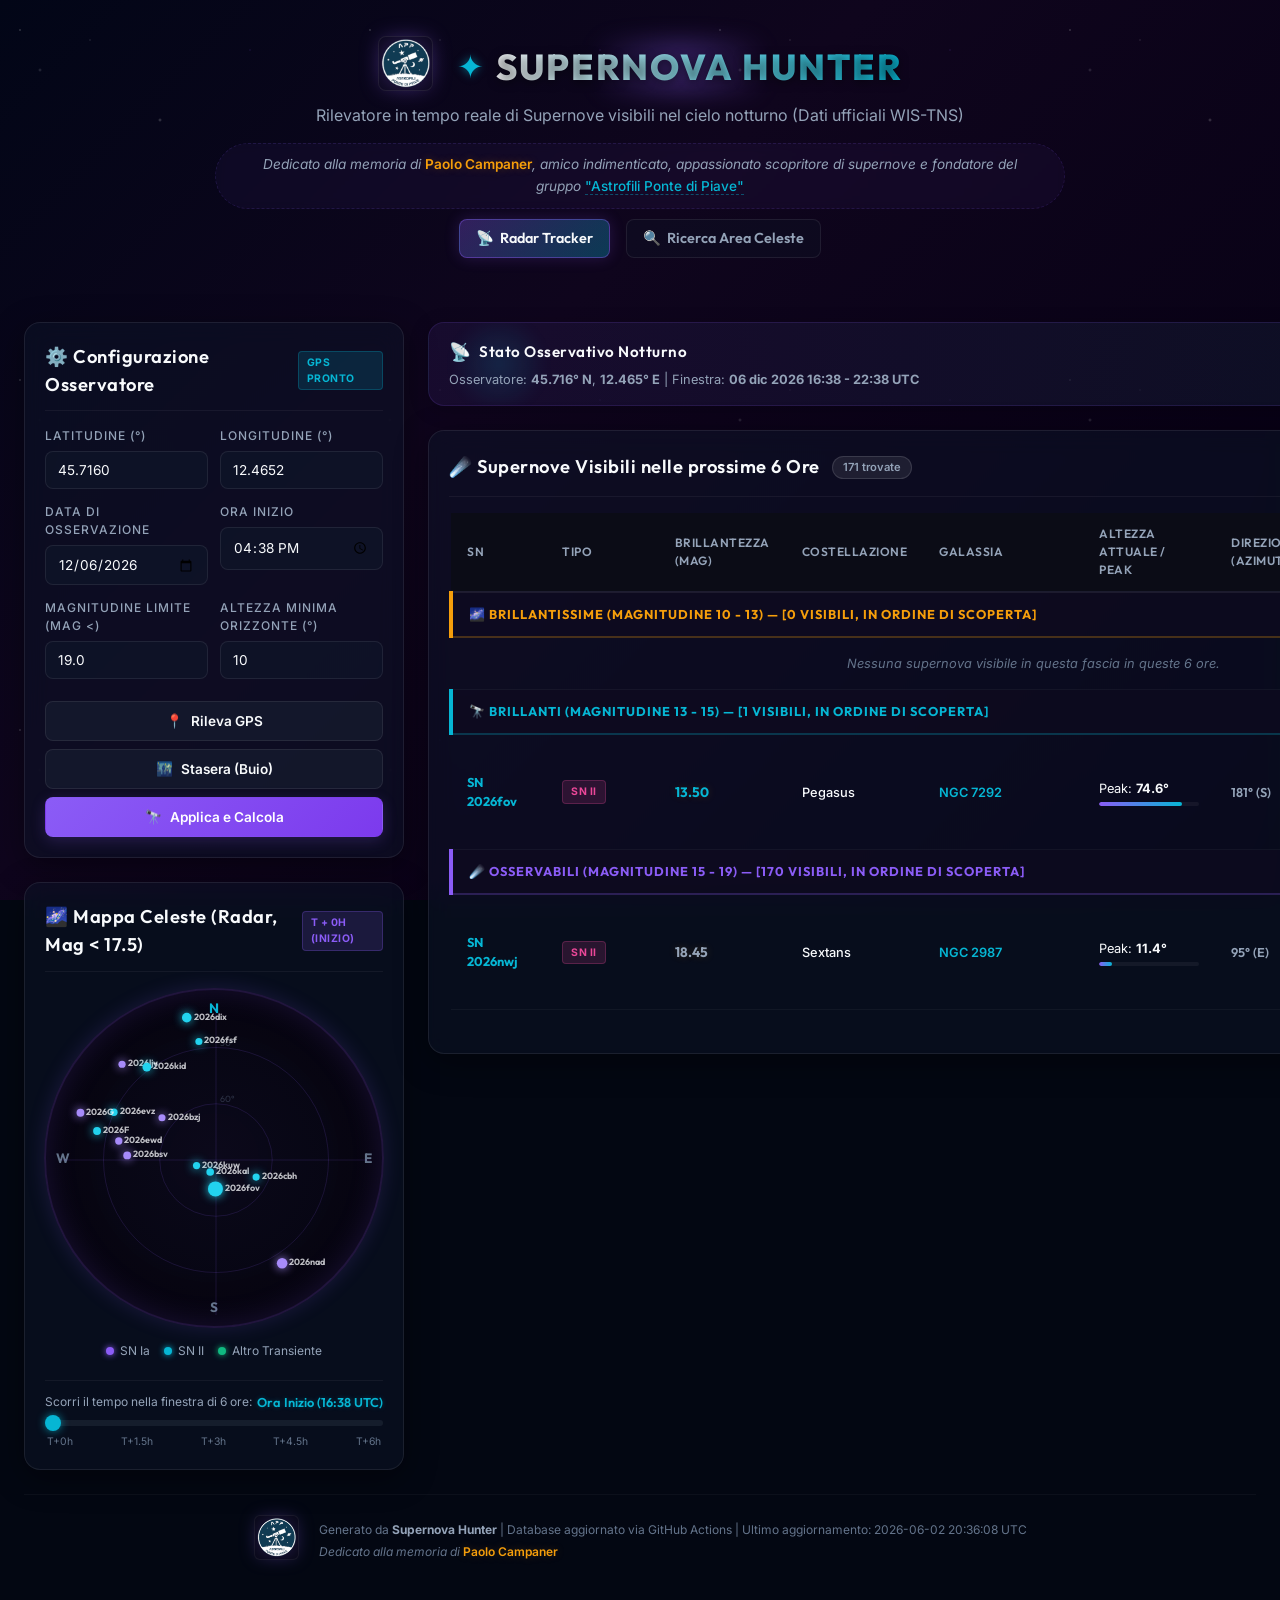
==== commit ead07061: "Update page footers with Astrofili Ponte di Piave logo and keep dedication" ====
--- a/index.html
+++ b/index.html
@@ -207,7 +207,15 @@
         
         <!-- Footer -->
         <footer class="app-footer-bar">
-            <p>Generato da **Supernova Hunter** | Database aggiornato via GitHub Actions | <span id="lastUpdateText">Ultimo aggiornamento: in caricamento...</span></p>
+            <div class="footer-content">
+                <a href="https://www.astrofilipontedipiave.it" target="_blank" class="footer-logo-link">
+                    <img src="LogoAstrofili.png" alt="Logo Astrofili Ponte di Piave" class="footer-logo-img">
+                </a>
+                <div class="footer-text">
+                    <p>Generato da <strong>Supernova Hunter</strong> | Database aggiornato via GitHub Actions | <span id="lastUpdateText">Ultimo aggiornamento: in caricamento...</span></p>
+                    <p class="footer-dedication-text">Dedicato alla memoria di <span class="dedication-highlight">Paolo Campaner</span></p>
+                </div>
+            </div>
         </footer>
     </div>
 
--- a/style.css
+++ b/style.css
@@ -902,19 +902,58 @@
 
 /* Footer Bar */
 .app-footer-bar {
-    text-align: center;
-    padding: 12px 0;
+    padding: 20px 0;
+    border-top: 1px solid rgba(255, 255, 255, 0.04);
+}
+
+.footer-content {
+    display: flex;
+    align-items: center;
+    justify-content: center;
+    gap: 20px;
+    flex-wrap: wrap;
+}
+
+.footer-logo-link {
+    display: inline-block;
+    filter: drop-shadow(0 0 8px rgba(139, 92, 246, 0.3));
+    transition: transform 0.3s ease, filter 0.3s ease;
+}
+
+.footer-logo-link:hover {
+    transform: scale(1.05);
+    filter: drop-shadow(0 0 12px rgba(6, 182, 212, 0.6));
+}
+
+.footer-logo-img {
+    height: 45px;
+    border-radius: 6px;
+    border: 1px solid rgba(255, 255, 255, 0.06);
+    background: rgba(12, 8, 24, 0.4);
+    padding: 2px;
+}
+
+.footer-text {
+    display: flex;
+    flex-direction: column;
+    align-items: flex-start;
+    gap: 4px;
+    text-align: left;
+}
+
+.app-footer-bar p {
+    font-weight: 400;
     font-size: 0.75rem;
     color: var(--text-muted);
-    border-top: 1px solid rgba(255, 255, 255, 0.04);
-}
-
-.app-footer-bar p {
-    font-weight: 400;
+    margin: 0;
 }
 
 .app-footer-bar p strong {
     color: var(--text-secondary);
+}
+
+.footer-dedication-text {
+    font-style: italic;
 }
 
 /* Animations */
@@ -1028,6 +1067,17 @@
         gap: 16px;
     }
     
+    .footer-content {
+        flex-direction: column;
+        gap: 12px;
+        text-align: center;
+    }
+    
+    .footer-text {
+        align-items: center;
+        text-align: center;
+    }
+    
     .app-header h1 {
         font-size: 1.8rem;
     }
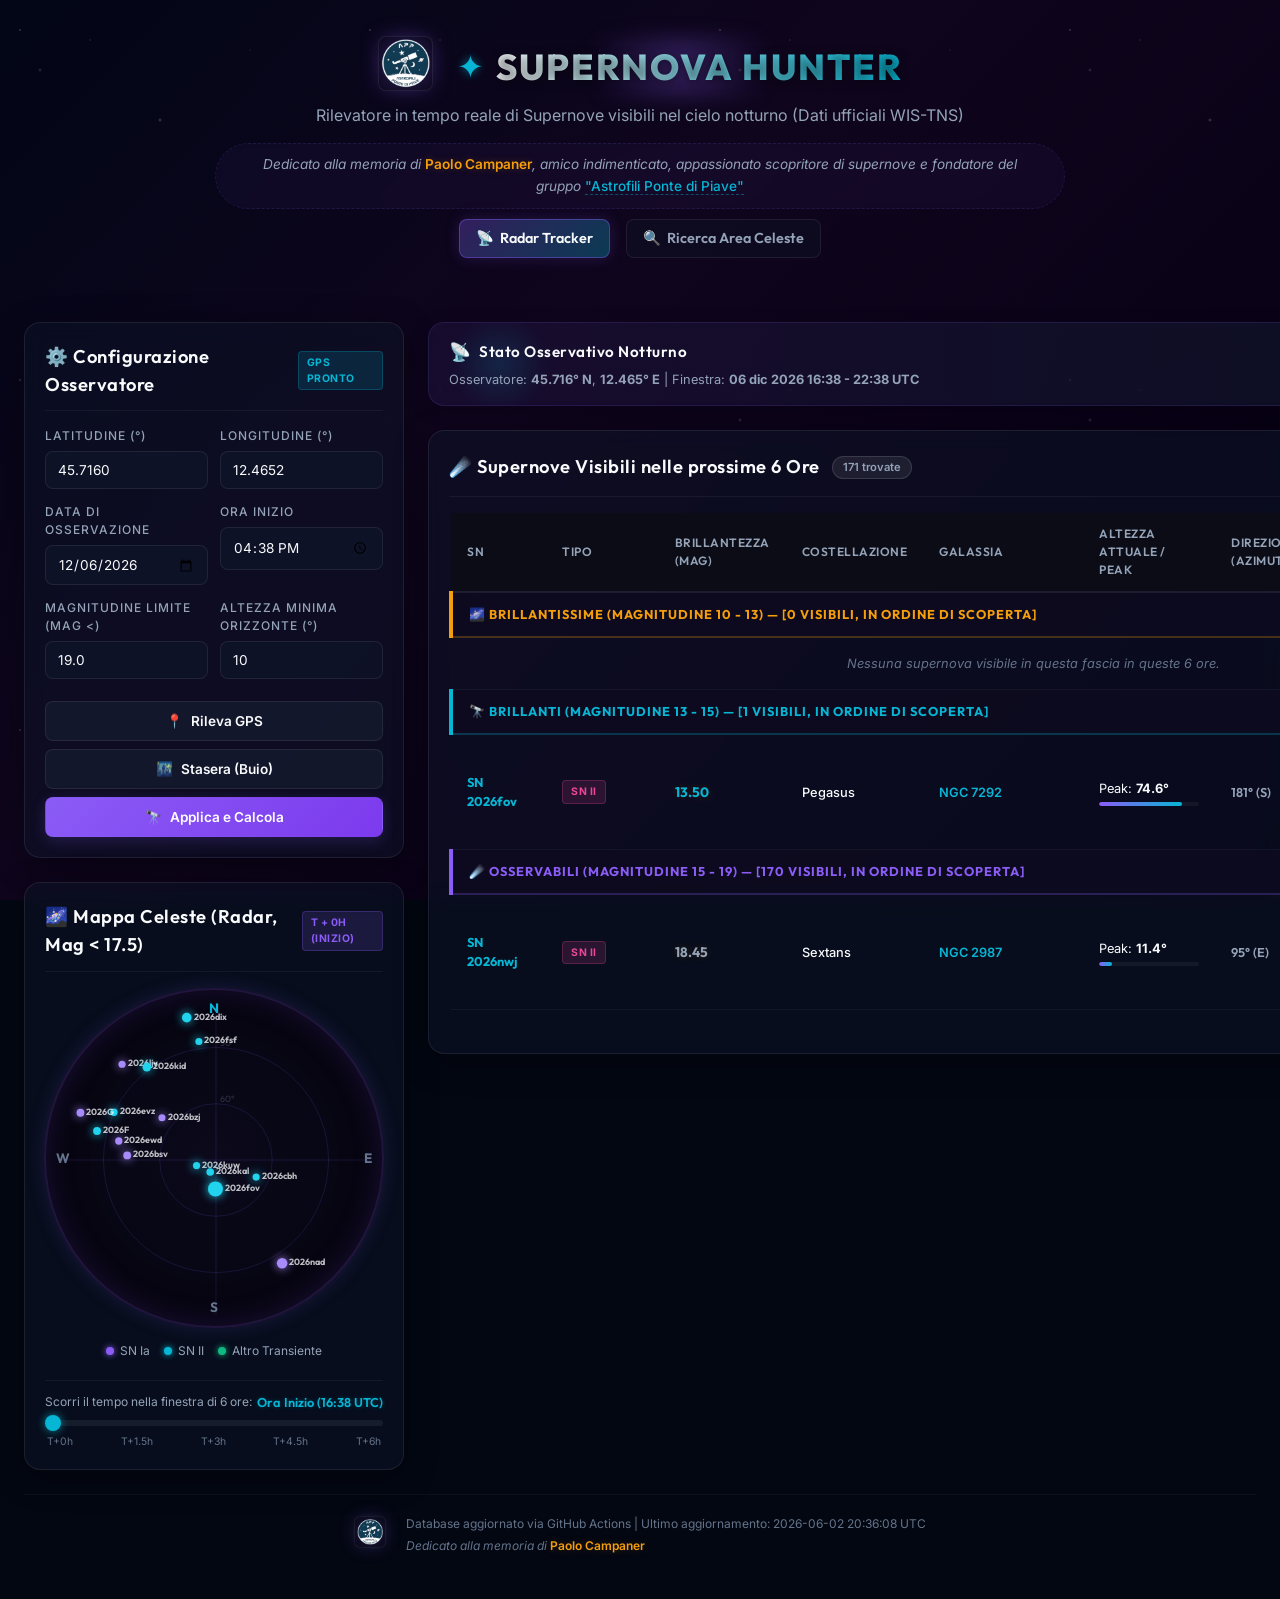
==== commit e8c7c6bc: "Clean up footer texts and make logo smaller" ====
--- a/index.html
+++ b/index.html
@@ -212,7 +212,7 @@
                     <img src="LogoAstrofili.png" alt="Logo Astrofili Ponte di Piave" class="footer-logo-img">
                 </a>
                 <div class="footer-text">
-                    <p>Generato da <strong>Supernova Hunter</strong> | Database aggiornato via GitHub Actions | <span id="lastUpdateText">Ultimo aggiornamento: in caricamento...</span></p>
+                    <p>Database aggiornato via GitHub Actions | <span id="lastUpdateText">Ultimo aggiornamento: in caricamento...</span></p>
                     <p class="footer-dedication-text">Dedicato alla memoria di <span class="dedication-highlight">Paolo Campaner</span></p>
                 </div>
             </div>
--- a/style.css
+++ b/style.css
@@ -926,7 +926,7 @@
 }
 
 .footer-logo-img {
-    height: 45px;
+    height: 32px;
     border-radius: 6px;
     border: 1px solid rgba(255, 255, 255, 0.06);
     background: rgba(12, 8, 24, 0.4);
@@ -1556,4 +1556,8 @@
     }
 }
 
-
+.debug-content.collapsed {
+    display: none !important;
+}
+
+
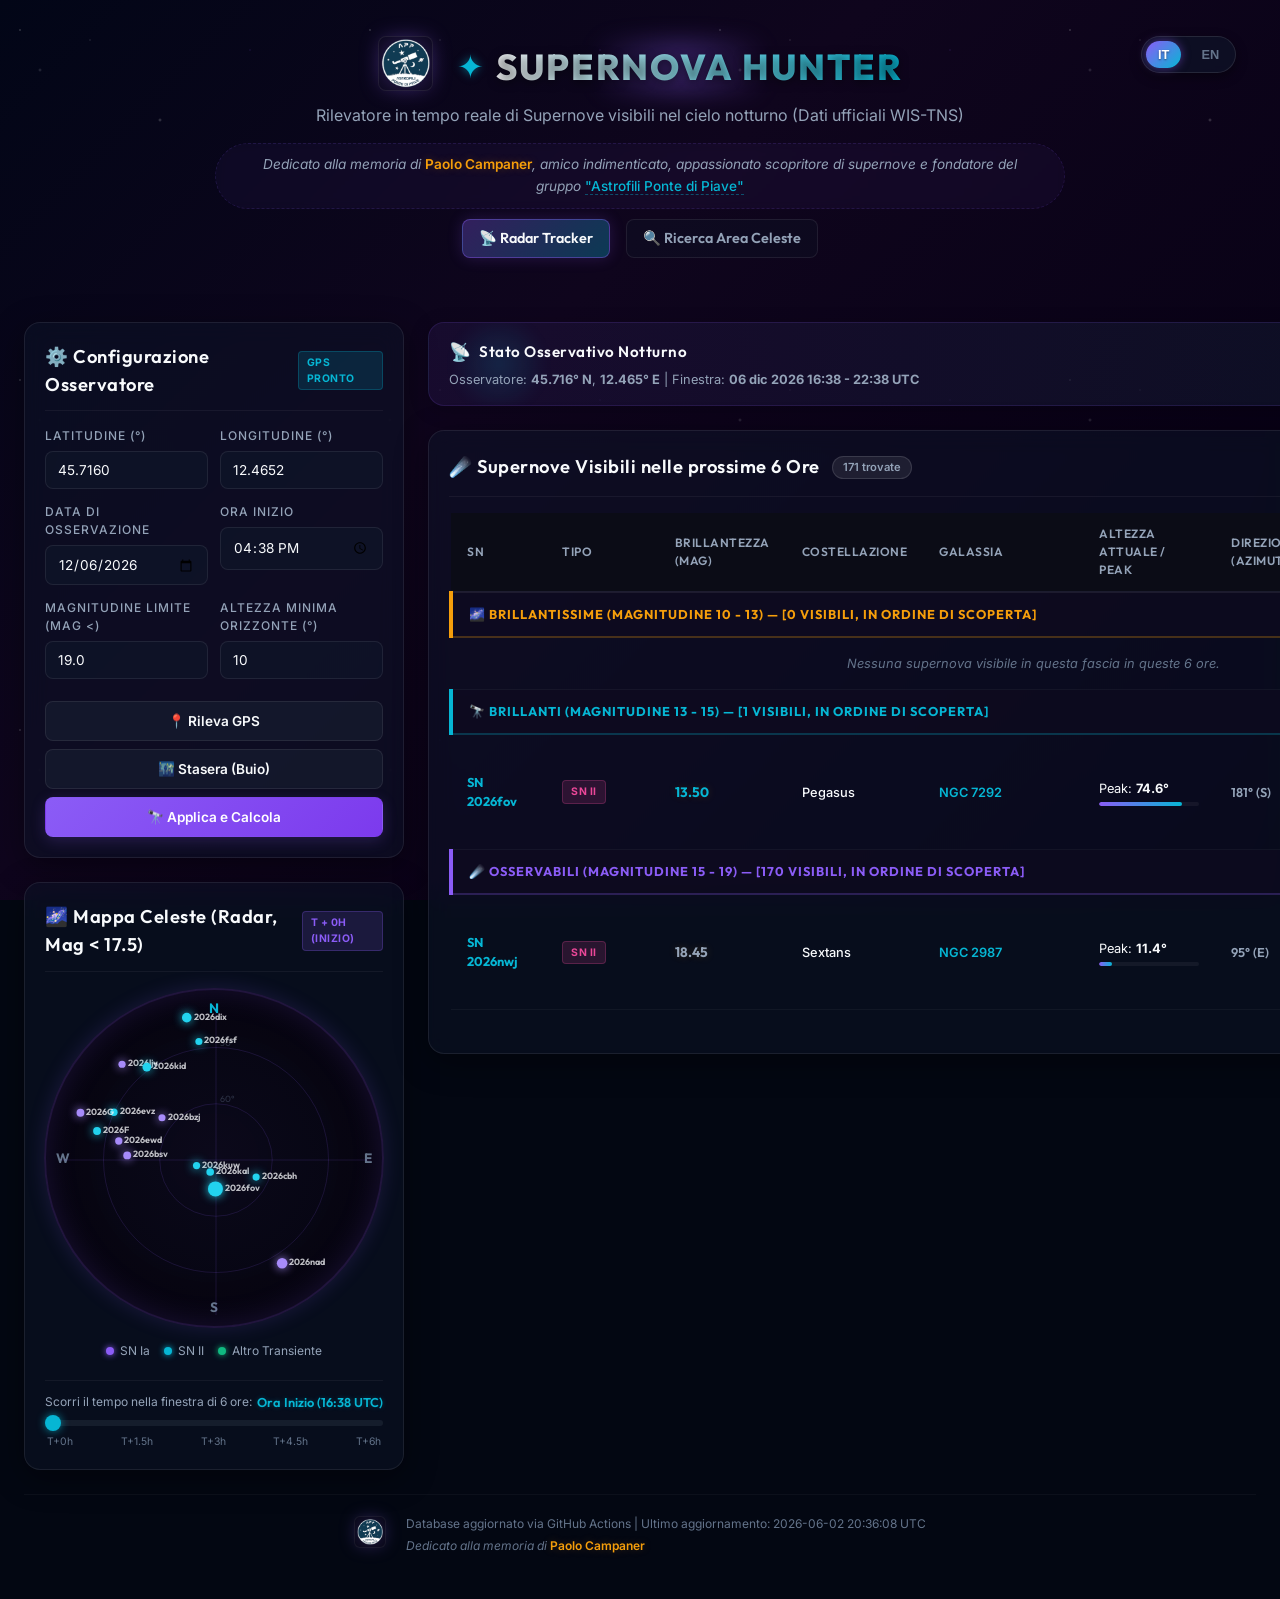
==== commit 0a0c2179: "feat: Add bilingual translation support (IT/EN) to index and search frontend" ====
--- a/index.html
+++ b/index.html
@@ -30,16 +30,16 @@
                     <h1>SUPERNOVA HUNTER</h1>
                 </div>
             </div>
-            <p class="header-subtitle">Rilevatore in tempo reale di Supernove visibili nel cielo notturno (Dati ufficiali WIS-TNS)</p>
-            <div class="header-dedication">
+            <p class="header-subtitle" data-i18n="header-subtitle-radar">Rilevatore in tempo reale di Supernove visibili nel cielo notturno (Dati ufficiali WIS-TNS)</p>
+            <div class="header-dedication" data-i18n="header-dedication">
                 Dedicato alla memoria di <strong class="dedication-highlight">Paolo Campaner</strong>, amico indimenticato, appassionato scopritore di supernove e fondatore del gruppo <a href="https://www.astrofilipontedipiave.it" target="_blank" class="dedication-link">"Astrofili Ponte di Piave"</a>
             </div>
             <!-- Navigation Menu -->
             <nav class="nav-menu">
-                <a href="index.html" class="nav-item active">
+                <a href="index.html" class="nav-item active" data-i18n="menu-radar">
                     <span>📡</span> Radar Tracker
                 </a>
-                <a href="search.html" class="nav-item">
+                <a href="search.html" class="nav-item" id="navToSearch" data-i18n="menu-search">
                     <span>🔍</span> Ricerca Area Celeste
                 </a>
             </nav>
@@ -54,49 +54,49 @@
                 <!-- Configuration Palette (Pannello Configurazione) -->
                 <div class="card glass-card config-panel" id="configPanel">
                     <div class="card-header">
-                        <h2>⚙️ Configurazione Osservatore</h2>
-                        <span class="badge badge-info" id="gpsStatus">GPS Pronto</span>
+                        <h2 data-i18n="config-title">⚙️ Configurazione Osservatore</h2>
+                        <span class="badge badge-info" id="gpsStatus" data-i18n="gps-status-ready">GPS Pronto</span>
                     </div>
                     <form id="configForm" class="config-form">
                         <div class="form-row">
                             <div class="form-group">
-                                <label for="lat">Latitudine (°)</label>
+                                <label for="lat" data-i18n="label-lat">Latitudine (°)</label>
                                 <input type="number" id="lat" step="0.0001" min="-90" max="90" required placeholder="es. 45.464">
                             </div>
                             <div class="form-group">
-                                <label for="lon">Longitudine (°)</label>
+                                <label for="lon" data-i18n="label-lon">Longitudine (°)</label>
                                 <input type="number" id="lon" step="0.0001" min="-180" max="180" required placeholder="es. 9.189">
                             </div>
                         </div>
                         <div class="form-row">
                             <div class="form-group">
-                                <label for="obsDate">Data di Osservazione</label>
+                                <label for="obsDate" data-i18n="label-date">Data di Osservazione</label>
                                 <input type="date" id="obsDate" required>
                             </div>
                             <div class="form-group">
-                                <label for="obsTime">Ora Inizio</label>
+                                <label for="obsTime" data-i18n="label-time">Ora Inizio</label>
                                 <input type="time" id="obsTime" required>
                             </div>
                         </div>
                         <div class="form-row">
                             <div class="form-group">
-                                <label for="maxMag">Magnitudine Limite (Mag <)</label>
+                                <label for="maxMag" data-i18n="label-mag">Magnitudine Limite (Mag <)</label>
                                 <input type="number" id="maxMag" step="0.1" min="1" max="25" value="19.0" required>
                             </div>
                             <div class="form-group">
-                                <label for="minAlt">Altezza Minima Orizzonte (°)</label>
+                                <label for="minAlt" data-i18n="label-alt">Altezza Minima Orizzonte (°)</label>
                                 <input type="number" id="minAlt" step="1" min="0" max="90" value="10" required>
                             </div>
                         </div>
                         <div class="form-buttons">
-                            <button type="button" id="btnGps" class="btn btn-secondary">
-                                <span class="icon">📍</span> Rileva GPS
+                            <button type="button" id="btnGps" class="btn btn-secondary" data-i18n="btn-gps">
+                                📍 Rileva GPS
                             </button>
-                            <button type="button" id="btnTonight" class="btn btn-secondary">
-                                <span class="icon">🌃</span> Stasera (Buio)
+                            <button type="button" id="btnTonight" class="btn btn-secondary" data-i18n="btn-tonight">
+                                🌃 Stasera (Buio)
                             </button>
-                            <button type="submit" id="btnApply" class="btn btn-primary">
-                                <span class="icon">🔭</span> Applica e Calcola
+                            <button type="submit" id="btnApply" class="btn btn-primary" data-i18n="btn-apply">
+                                🔭 Applica e Calcola
                             </button>
                         </div>
                     </form>
@@ -105,7 +105,7 @@
                 <!-- Celestial Sky Map (Radar Celeste) -->
                 <div class="card glass-card radar-card">
                     <div class="card-header">
-                        <h2>🌌 Mappa Celeste (Radar, Mag &lt; 17.5)</h2>
+                        <h2 data-i18n="radar-title">🌌 Mappa Celeste (Radar, Mag &lt; 17.5)</h2>
                         <span class="badge badge-purple" id="radarTimeLabel">T + 0h (Inizio)</span>
                     </div>
                     <div class="radar-container">
@@ -128,7 +128,7 @@
                     <!-- Time Scrubbing Slider -->
                     <div class="time-scrubber">
                         <div class="slider-header">
-                            <label for="timeSlider">Scorri il tempo nella finestra di 6 ore:</label>
+                            <label for="timeSlider" data-i18n="scrubber-label">Scorri il tempo nella finestra di 6 ore:</label>
                             <span id="sliderValue" class="slider-val">Ora Inizio (T + 0h)</span>
                         </div>
                         <input type="range" id="timeSlider" min="0" max="6" step="0.25" value="0">
@@ -153,7 +153,7 @@
                     <div class="banner-content">
                         <div class="banner-title-group">
                             <span class="pulse-icon">📡</span>
-                            <h3>Stato Osservativo Notturno</h3>
+                            <h3 data-i18n="banner-title">Stato Osservativo Notturno</h3>
                         </div>
                         <p id="obsSummaryText">Caricamento delle coordinate dell'osservatore in corso...</p>
                     </div>
@@ -163,11 +163,11 @@
                 <div class="card glass-card results-card">
                     <div class="card-header">
                         <div class="header-title-wrapper">
-                            <h2>☄️ Supernove Visibili nelle prossime 6 Ore</h2>
+                            <h2 data-i18n="results-title">☄️ Supernove Visibili nelle prossime 6 Ore</h2>
                             <span class="count-badge" id="resultsCount">0 trovate</span>
                         </div>
                         <div class="search-box">
-                            <input type="text" id="tableSearch" placeholder="Cerca per SN, costellazione, tipo...">
+                            <input type="text" id="tableSearch" placeholder="Cerca per SN, costellazione, tipo..." data-i18n-placeholder="placeholder-table-search">
                         </div>
                     </div>
                     
@@ -176,16 +176,16 @@
                         <table class="supernovae-table" id="snTable">
                             <thead>
                                 <tr>
-                                    <th>SN</th>
-                                    <th>Tipo</th>
-                                    <th>Brillantezza (Mag)</th>
-                                    <th>Costellazione</th>
-                                    <th>Galassia</th>
-                                    <th>Altezza Attuale / Peak</th>
-                                    <th>Direzione (Azimut)</th>
-                                    <th>Dati Fisici (RA/Dec)</th>
-                                    <th>Scopritore</th>
-                                    <th>Scoperta</th>
+                                    <th data-i18n="th-sn">SN</th>
+                                    <th data-i18n="th-type">Tipo</th>
+                                    <th data-i18n="th-mag">Brillantezza (Mag)</th>
+                                    <th data-i18n="th-constellation">Costellazione</th>
+                                    <th data-i18n="th-galaxy">Galassia</th>
+                                    <th data-i18n="th-altitude">Altezza Attuale / Peak</th>
+                                    <th data-i18n="th-direction">Direzione (Azimut)</th>
+                                    <th data-i18n="th-phys-data">Dati Fisici (RA/Dec)</th>
+                                    <th data-i18n="th-group">Scopritore</th>
+                                    <th data-i18n="th-discovery">Scoperta</th>
                                 </tr>
                             </thead>
                             <tbody id="snTableBody">
@@ -193,7 +193,7 @@
                                 <tr>
                                     <td colspan="10" class="table-placeholder">
                                         <div class="loader"></div>
-                                        <p>Caricamento del catalogo in corso...</p>
+                                        <p data-i18n="placeholder-loading-catalog">Caricamento del catalogo in corso...</p>
                                     </td>
                                 </tr>
                             </tbody>
@@ -212,8 +212,8 @@
                     <img src="LogoAstrofili.png" alt="Logo Astrofili Ponte di Piave" class="footer-logo-img">
                 </a>
                 <div class="footer-text">
-                    <p>Database aggiornato via GitHub Actions | <span id="lastUpdateText">Ultimo aggiornamento: in caricamento...</span></p>
-                    <p class="footer-dedication-text">Dedicato alla memoria di <span class="dedication-highlight">Paolo Campaner</span></p>
+                    <p><span data-i18n="footer-updated">Database aggiornato via GitHub Actions | </span><span id="lastUpdateText">Ultimo aggiornamento: in caricamento...</span></p>
+                    <p class="footer-dedication-text" data-i18n="footer-dedication">Dedicato alla memoria di <span class="dedication-highlight">Paolo Campaner</span></p>
                 </div>
             </div>
         </footer>
@@ -230,42 +230,42 @@
             <div class="modal-body">
                 <div class="modal-info-grid">
                     <div class="info-block">
-                        <span class="label">Costellazione</span>
+                        <span class="label" data-i18n="th-constellation">Costellazione</span>
                         <span class="value" id="modalConstellation">Ursa Major</span>
                     </div>
                     <div class="info-block">
-                        <span class="label">Magnitudine Scoperta</span>
+                        <span class="label" data-i18n="th-mag-search">Magnitudine Scoperta</span>
                         <span class="value" id="modalMag">16.5</span>
                     </div>
                     <div class="info-block">
-                        <span class="label">Filtro Rilevazione</span>
+                        <span class="label" data-i18n="modal-filter">Filtro Rilevazione</span>
                         <span class="value" id="modalFilter">Clear (g-ZTF)</span>
                     </div>
                     <div class="info-block">
-                        <span class="label">Redshift (z)</span>
+                        <span class="label" data-i18n="modal-redshift">Redshift (z)</span>
                         <span class="value" id="modalRedshift">0.015</span>
                     </div>
                     <div class="info-block">
-                        <span class="label">Ascensione Retta</span>
+                        <span class="label" data-i18n="modal-ra">Ascensione Retta</span>
                         <span class="value" id="modalRa">12h 34m 56s (188.74°)</span>
                     </div>
                     <div class="info-block">
-                        <span class="label">Declinazione</span>
+                        <span class="label" data-i18n="modal-dec">Declinazione</span>
                         <span class="value" id="modalDec">+16° 28' 14" (16.47°)</span>
                     </div>
                     <div class="info-block">
-                        <span class="label">Gruppo Scopritore</span>
+                        <span class="label" data-i18n="modal-group">Gruppo Scopritore</span>
                         <span class="value" id="modalGroup">ATLAS collaboration</span>
                     </div>
                     <div class="info-block">
-                        <span class="label">Data di Rilevazione</span>
+                        <span class="label" data-i18n="modal-date">Data di Rilevazione</span>
                         <span class="value" id="modalDate">2026-05-18 09:31:51</span>
                     </div>
                 </div>
                 
                 <!-- Visibility Timeline inside Modal -->
                 <div class="modal-visibility-tracker">
-                    <h3>📈 Finestra Visibilità (Prossime 6 Ore)</h3>
+                    <h3 data-i18n="modal-vis-window">📈 Finestra Visibilità (Prossime 6 Ore)</h3>
                     <div class="visibility-timeline" id="modalTimeline">
                         <!-- Populated by JS -->
                     </div>
@@ -273,14 +273,15 @@
             </div>
 
             <div class="modal-footer">
-                <a href="#" target="_blank" id="btnTnsLink" class="btn btn-primary">Apri scheda su WIS-TNS</a>
+                <a href="#" target="_blank" id="btnTnsLink" class="btn btn-primary" data-i18n="btn-tns">Apri scheda su WIS-TNS</a>
                 <a href="#" target="_blank" id="btnAladinLink" class="btn btn-secondary" style="background: rgba(34, 211, 238, 0.2); border: 1px solid var(--neon-cyan); color: var(--neon-cyan); text-shadow: 0 0 5px var(--neon-cyan); font-weight: 600;">🌌 Aladin Lite</a>
-                <button type="button" class="btn btn-secondary" id="btnModalClose">Chiudi</button>
+                <button type="button" class="btn btn-secondary" id="btnModalClose" data-i18n="modal-btn-close">Chiudi</button>
             </div>
         </div>
     </div>
 
     <!-- Scripts -->
+    <script src="i18n.js"></script>
     <script src="app.js"></script>
 </body>
 </html>
--- a/style.css
+++ b/style.css
@@ -114,6 +114,7 @@
     text-align: center;
     padding: 12px 0;
     margin-bottom: 8px;
+    position: relative;
 }
 
 .header-logo-container {
@@ -1114,14 +1115,14 @@
         color: var(--text-muted);
     }
     
-    .config-form {
+    .config-panel .config-form {
         transition: max-height 0.3s ease-out, opacity 0.2s ease-out;
         max-height: 500px;
         opacity: 1;
         overflow: hidden;
     }
     
-    .config-form.collapsed {
+    .config-panel .config-form.collapsed {
         max-height: 0;
         opacity: 0;
         pointer-events: none;
@@ -1560,4 +1561,88 @@
     display: none !important;
 }
 
-
+.btn-flip-active {
+    background: linear-gradient(135deg, rgba(139, 92, 246, 0.5) 0%, rgba(6, 182, 212, 0.5) 100%) !important;
+    border-color: var(--neon-cyan) !important;
+    color: #fff !important;
+    box-shadow: 0 0 8px rgba(6, 182, 212, 0.4);
+}
+
+.btn-aladin-inline {
+    display: inline-flex;
+    align-items: center;
+    gap: 4px;
+    background: rgba(34, 211, 238, 0.15);
+    border: 1px solid var(--neon-cyan);
+    color: var(--neon-cyan);
+    text-decoration: none;
+    font-size: 0.7rem;
+    font-weight: 600;
+    padding: 2px 8px;
+    border-radius: 4px;
+    margin-left: 10px;
+    transition: all 0.2s ease;
+    text-shadow: 0 0 4px var(--neon-cyan);
+    vertical-align: middle;
+}
+
+.btn-aladin-inline:hover {
+    background: rgba(34, 211, 238, 0.3);
+    box-shadow: 0 0 8px var(--neon-cyan);
+    transform: translateY(-1px);
+}
+
+/* Language Selector Styles */
+.lang-selector {
+    position: absolute;
+    top: 12px;
+    right: 20px;
+    display: flex;
+    gap: 8px;
+    background: rgba(15, 23, 42, 0.6);
+    backdrop-filter: blur(8px);
+    -webkit-backdrop-filter: blur(8px);
+    border: 1px solid rgba(255, 255, 255, 0.1);
+    padding: 4px;
+    border-radius: 20px;
+    box-shadow: 0 4px 12px rgba(0, 0, 0, 0.4);
+    z-index: 100;
+}
+
+.lang-btn {
+    background: transparent;
+    border: none;
+    color: var(--text-muted);
+    font-size: 0.8rem;
+    font-weight: 700;
+    padding: 6px 12px;
+    border-radius: 16px;
+    cursor: pointer;
+    transition: all 0.3s cubic-bezier(0.4, 0, 0.2, 1);
+    text-transform: uppercase;
+}
+
+.lang-btn:hover {
+    color: var(--text-light);
+    background: rgba(255, 255, 255, 0.05);
+}
+
+.lang-btn.active {
+    color: #fff;
+    background: linear-gradient(135deg, var(--neon-purple), var(--neon-cyan));
+    box-shadow: 0 0 10px rgba(139, 92, 246, 0.5);
+    text-shadow: 0 1px 2px rgba(0, 0, 0, 0.5);
+}
+
+@media (max-width: 768px) {
+    .lang-selector {
+        position: relative;
+        top: 0;
+        right: 0;
+        margin: 10px auto 0 auto;
+        width: fit-content;
+    }
+}
+
+
+
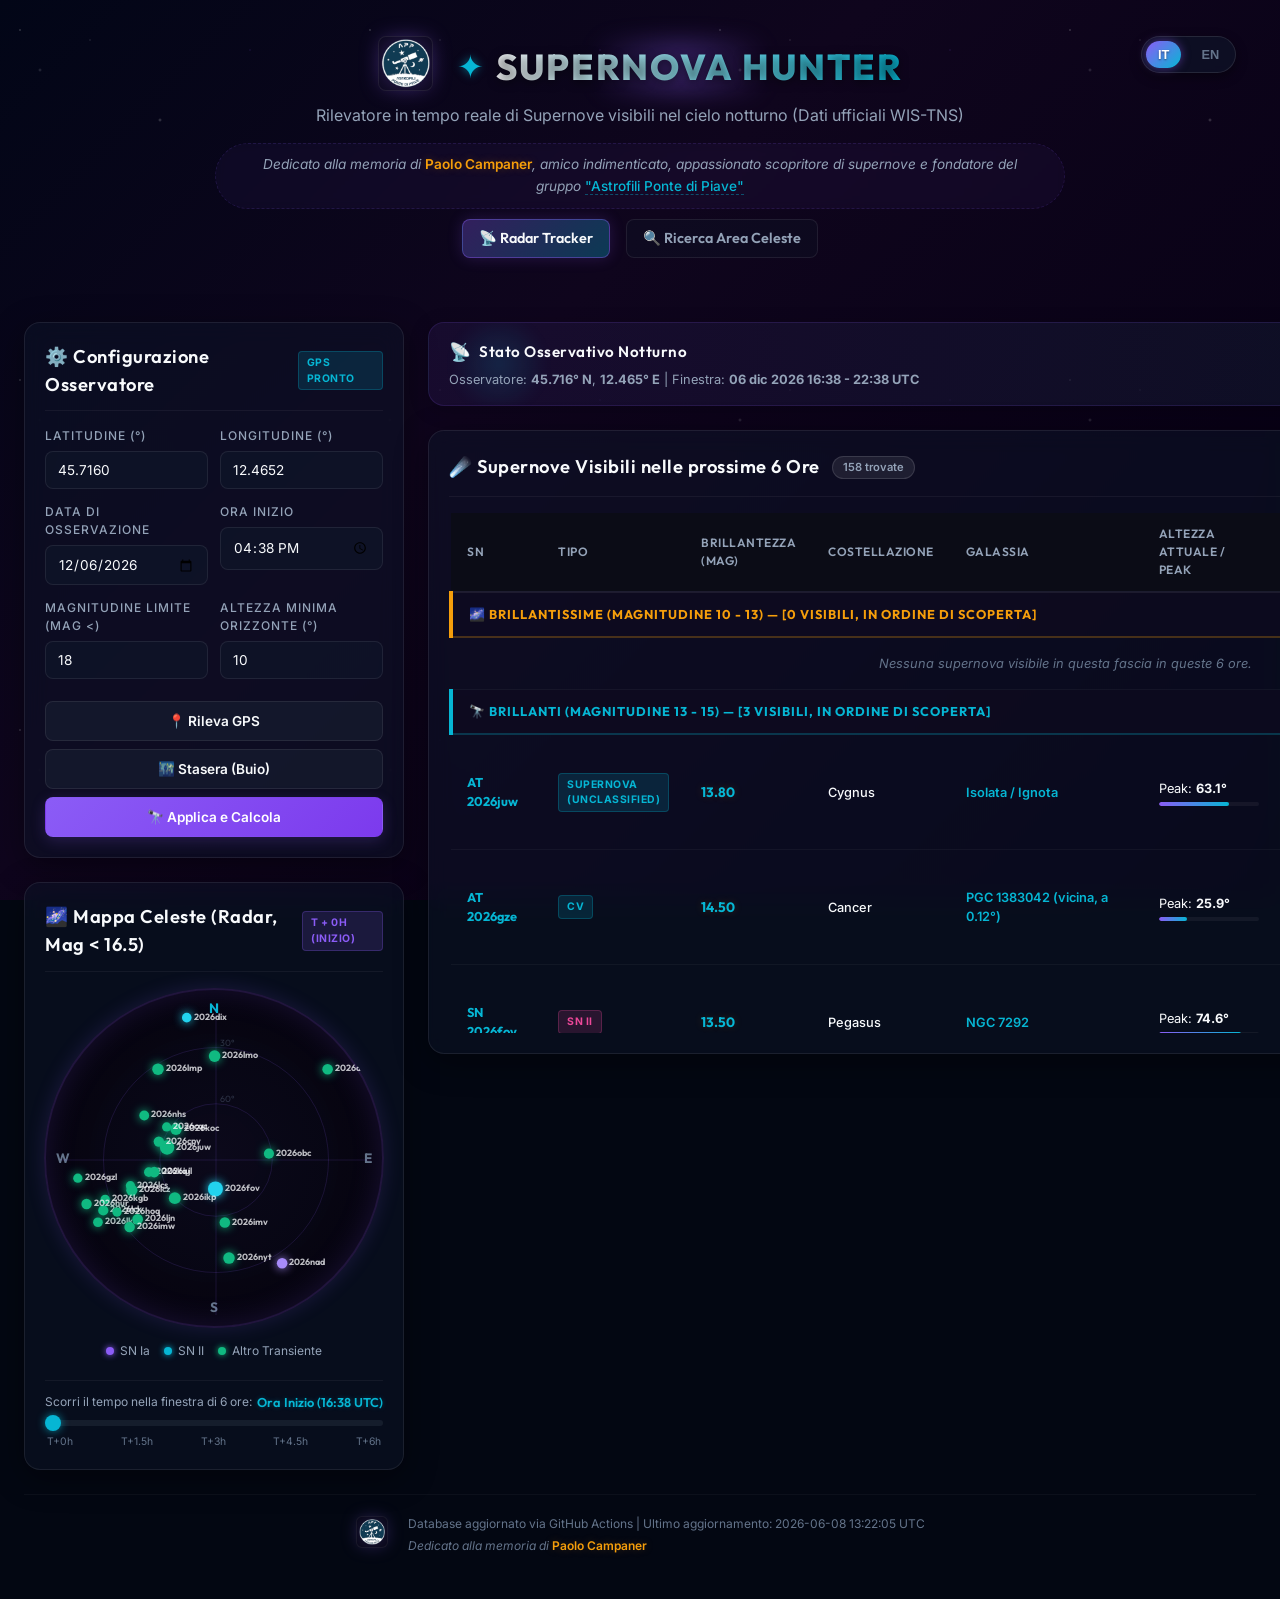
==== commit 2ce16b73: "Configurati nuovi limiti per data e magnitudine su index e crawler" ====
--- a/index.html
+++ b/index.html
@@ -81,7 +81,7 @@
                         <div class="form-row">
                             <div class="form-group">
                                 <label for="maxMag" data-i18n="label-mag">Magnitudine Limite (Mag <)</label>
-                                <input type="number" id="maxMag" step="0.1" min="1" max="25" value="19.0" required>
+                                <input type="number" id="maxMag" step="0.1" min="1" max="25" value="18" required>
                             </div>
                             <div class="form-group">
                                 <label for="minAlt" data-i18n="label-alt">Altezza Minima Orizzonte (°)</label>
@@ -105,7 +105,7 @@
                 <!-- Celestial Sky Map (Radar Celeste) -->
                 <div class="card glass-card radar-card">
                     <div class="card-header">
-                        <h2 data-i18n="radar-title">🌌 Mappa Celeste (Radar, Mag &lt; 17.5)</h2>
+                        <h2 data-i18n="radar-title">🌌 Mappa Celeste (Radar, Mag &lt; 16.5)</h2>
                         <span class="badge badge-purple" id="radarTimeLabel">T + 0h (Inizio)</span>
                     </div>
                     <div class="radar-container">
